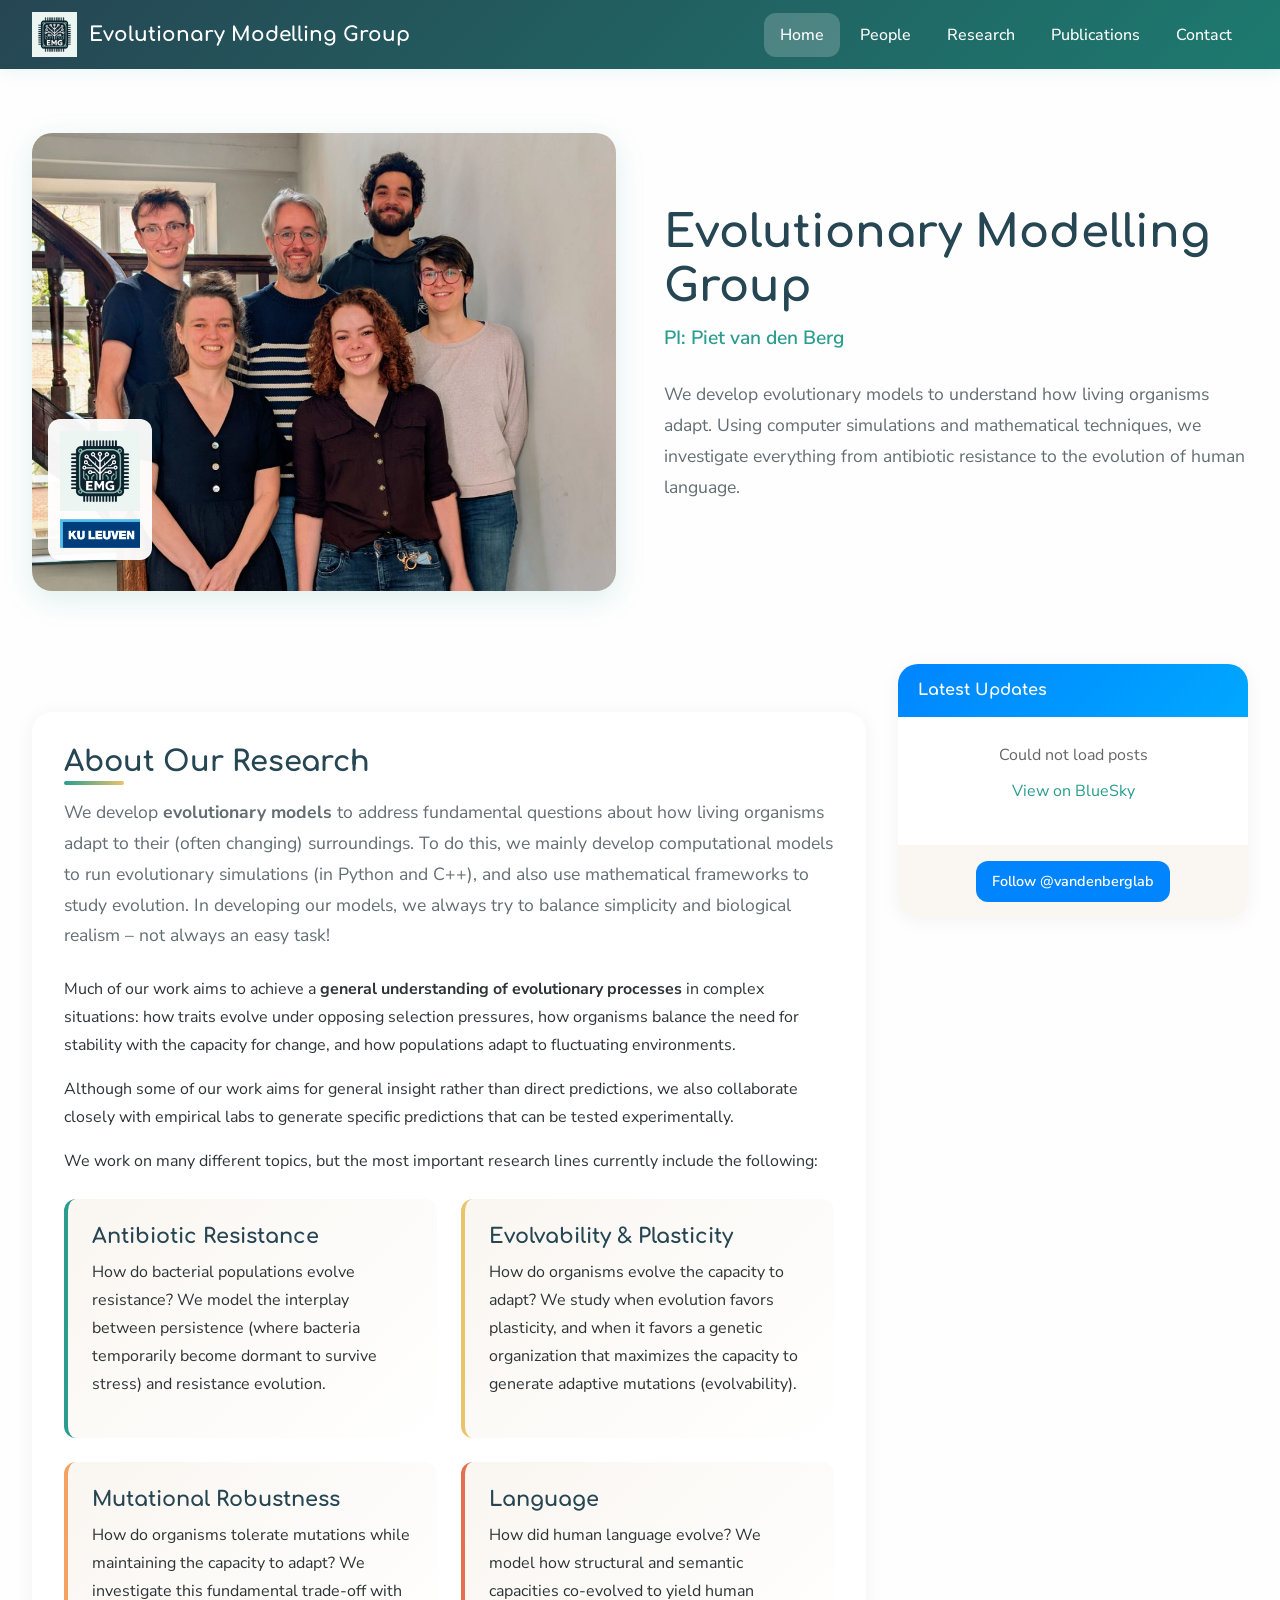
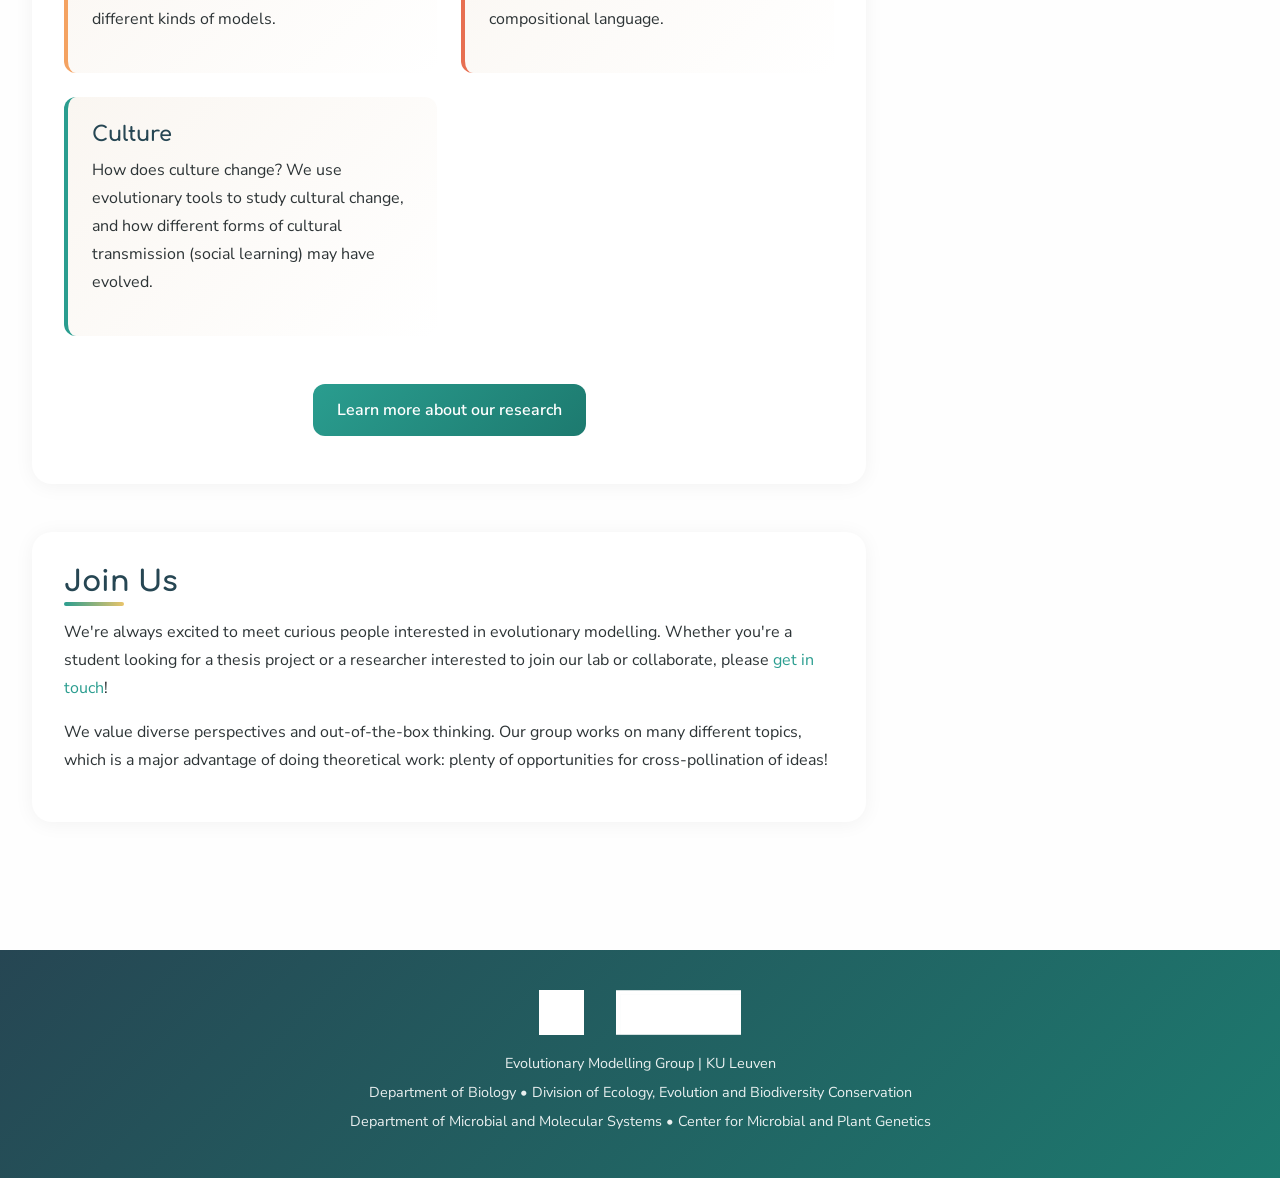
==== index.html @ 0474cba8 "Update site" ====
<!DOCTYPE html>
<html lang="en">
<head>
    <meta charset="UTF-8">
    <meta name="viewport" content="width=device-width, initial-scale=1.0">
    <meta name="description" content="Evolutionary Modelling Group at KU Leuven - Research on antibiotic resistance evolution, evolvability, plasticity, mutational robustness, language evolution, and cultural evolution using computational and mathematical models.">
    <meta name="keywords" content="evolutionary biology, computational biology, evolutionary modelling, antibiotic resistance, evolvability, plasticity, mutational robustness, language evolution, cultural evolution, KU Leuven, Piet van den Berg, theoretical biology, gene regulatory networks, simulation models">
    <meta name="author" content="Evolutionary Modelling Group, KU Leuven">
    <meta name="robots" content="index, follow">

    <!-- Open Graph / Facebook -->
    <meta property="og:type" content="website">
    <meta property="og:title" content="Evolutionary Modelling Group | KU Leuven">
    <meta property="og:description" content="We develop evolutionary models to understand how living organisms adapt - from antibiotic resistance to human language evolution.">
    <meta property="og:image" content="images/group-photo.jpg">
    <meta property="og:site_name" content="Evolutionary Modelling Group">

    <!-- Twitter Card -->
    <meta name="twitter:card" content="summary_large_image">
    <meta name="twitter:title" content="Evolutionary Modelling Group | KU Leuven">
    <meta name="twitter:description" content="We develop evolutionary models to understand how living organisms adapt - from antibiotic resistance to human language evolution.">
    <meta name="twitter:image" content="images/group-photo.jpg">

    <title>Evolutionary Modelling Group | KU Leuven</title>
    <link rel="stylesheet" href="css/style.css">
    <link rel="icon" type="image/png" href="images/emg-logo.png">

    <!-- Structured Data -->
    <script type="application/ld+json">
    {
        "@context": "https://schema.org",
        "@type": "ResearchOrganization",
        "name": "Evolutionary Modelling Group",
        "alternateName": "EMG",
        "description": "Research group at KU Leuven developing evolutionary models to understand antibiotic resistance, evolvability, plasticity, mutational robustness, language evolution, and cultural evolution.",
        "url": "https://www.evolutionarymodelling.be",
        "logo": "images/emg-logo.png",
        "address": {
            "@type": "PostalAddress",
            "streetAddress": "Naamsestraat 59",
            "addressLocality": "Leuven",
            "postalCode": "3000",
            "addressCountry": "BE"
        },
        "parentOrganization": {
            "@type": "CollegeOrUniversity",
            "name": "KU Leuven",
            "url": "https://www.kuleuven.be"
        },
        "founder": {
            "@type": "Person",
            "name": "Piet van den Berg",
            "jobTitle": "Principal Investigator",
            "affiliation": "KU Leuven"
        },
        "knowsAbout": [
            "Evolutionary Biology",
            "Computational Biology",
            "Antibiotic Resistance",
            "Evolvability",
            "Plasticity",
            "Mutational Robustness",
            "Language Evolution",
            "Cultural Evolution",
            "Gene Regulatory Networks",
            "Theoretical Biology"
        ]
    }
    </script>
</head>
<body>
    <header>
        <div class="header-container">
            <div class="logo-section">
                <img src="images/emg-logo.png" alt="EMG Logo">
                <span class="site-title"><a href="index.html">Evolutionary Modelling Group</a></span>
            </div>
            <button class="menu-toggle" aria-label="Toggle menu">
                <span></span>
                <span></span>
                <span></span>
            </button>
            <nav>
                <ul>
                    <li><a href="index.html" class="active">Home</a></li>
                    <li><a href="people.html">People</a></li>
                    <li><a href="research.html">Research</a></li>
                    <li><a href="publications.html">Publications</a></li>
                    <li><a href="contact.html">Contact</a></li>
                </ul>
            </nav>
        </div>
    </header>

    <main>
        <!-- New Hero Section: Photo left, text right -->
        <div class="hero-wrapper">
            <div class="hero-image">
                <img src="images/group-photo.jpg" alt="The Evolutionary Modelling Group team" class="group-photo">
                <div class="hero-logos">
                    <img src="images/emg-logo.png" alt="EMG">
                    <img src="images/ku-leuven-logo.png" alt="KU Leuven">
                </div>
            </div>
            <div class="hero-content">
                <h1>Evolutionary Modelling Group</h1>
                <p class="subtitle">PI: Piet van den Berg</p>
                <p class="hero-intro">
                    We develop evolutionary models to understand how living organisms adapt. Using computer simulations and mathematical techniques, we investigate everything from antibiotic resistance to the evolution of human language.
                </p>
            </div>
        </div>

        <!-- Main content with BlueSky sidebar -->
        <div class="home-main-content">
            <div class="main-column">
                <section class="section">
                    <h2>About Our Research</h2>
                    <p class="section-intro">
                        We develop <strong>evolutionary models</strong> to address fundamental questions about how living organisms adapt to their (often changing) surroundings. To do this, we mainly develop computational models to run evolutionary simulations (in Python and C++), and also use mathematical frameworks to study evolution. In developing our models, we always try to balance simplicity and biological realism – not always an easy task!
                    </p>
                    <p>
                        Much of our work aims to achieve a <strong>general understanding of evolutionary processes</strong> in complex situations: how traits evolve under opposing selection pressures, how organisms balance the need for stability with the capacity for change, and how populations adapt to fluctuating environments.
                    </p>
                    <p>
                        Although some of our work aims for general insight rather than direct predictions, we also collaborate closely with empirical labs to generate specific predictions that can be tested experimentally.
                    </p>
                    <p>
                        We work on many different topics, but the most important research lines currently include the following:
                    </p>

                    <div class="topics-grid">
                        <div class="topic-card">
                            <h3>Antibiotic Resistance</h3>
                            <p>How do bacterial populations evolve resistance? We model the interplay between persistence (where bacteria temporarily become dormant to survive stress) and resistance evolution.</p>
                        </div>
                        <div class="topic-card">
                            <h3>Evolvability & Plasticity</h3>
                            <p>How do organisms evolve the capacity to adapt? We study when evolution favors plasticity, and when it favors a genetic organization that maximizes the capacity to generate adaptive mutations (evolvability).</p>
                        </div>
                        <div class="topic-card">
                            <h3>Mutational Robustness</h3>
                            <p>How do organisms tolerate mutations while maintaining the capacity to adapt? We investigate this fundamental trade-off with different kinds of models.</p>
                        </div>
                        <div class="topic-card">
                            <h3>Language</h3>
                            <p>How did human language evolve? We model how structural and semantic capacities co-evolved to yield human compositional language.</p>
                        </div>
                        <div class="topic-card">
                            <h3>Culture</h3>
                            <p>How does culture change? We use evolutionary tools to study cultural change, and how different forms of cultural transmission (social learning) may have evolved.</p>
                        </div>
                    </div>

                    <p style="margin-top: 2rem; text-align: center;">
                        <a href="research.html" class="scholar-link">Learn more about our research</a>
                    </p>
                </section>

                <section class="section">
                    <h2>Join Us</h2>
                    <p>
                        We're always excited to meet curious people interested in evolutionary modelling. Whether you're a student looking for a thesis project or a researcher interested to join our lab or collaborate, please <a href="contact.html">get in touch</a>!
                    </p>
                    <p>
                        We value diverse perspectives and out-of-the-box thinking. Our group works on many different topics, which is a major advantage of doing theoretical work: plenty of opportunities for cross-pollination of ideas!
                    </p>
                </section>
            </div>

            <!-- BlueSky Sidebar -->
            <aside class="bluesky-sidebar">
                <div class="bluesky-sidebar-card">
                    <div class="bluesky-sidebar-header">
                        <h3>Latest Updates</h3>
                    </div>
                    <div id="bluesky-posts" class="bluesky-posts">
                        <div style="padding: 2rem; text-align: center; color: #666;">
                            Loading posts...
                        </div>
                    </div>
                    <div class="bluesky-sidebar-footer">
                        <a href="https://bsky.app/profile/vandenberglab.bsky.social" target="_blank" rel="noopener" class="bluesky-follow-btn">
                            Follow @vandenberglab
                        </a>
                    </div>
                </div>
            </aside>
        </div>
    </main>

    <footer>
        <div class="footer-logos">
            <img src="images/emg-logo.png" alt="EMG">
            <img src="images/ku-leuven-logo.png" alt="KU Leuven">
        </div>
        <p>Evolutionary Modelling Group | KU Leuven</p>
        <p>Department of Biology &bull; Division of Ecology, Evolution and Biodiversity Conservation</p>
        <p>Department of Microbial and Molecular Systems &bull; Center for Microbial and Plant Genetics</p>
    </footer>

    <script>
        // BlueSky feed integration with images
        async function loadBlueSkyFeed() {
            const container = document.getElementById('bluesky-posts');
            const handle = 'vandenberglab.bsky.social';

            try {
                // First resolve the DID
                const didResponse = await fetch(`https://bsky.social/xrpc/com.atproto.identity.resolveHandle?handle=${handle}`);
                if (!didResponse.ok) throw new Error('Could not resolve handle');
                const didData = await didResponse.json();
                const did = didData.did;

                // Then fetch the feed
                const feedResponse = await fetch(`https://public.api.bsky.app/xrpc/app.bsky.feed.getAuthorFeed?actor=${did}&limit=5`);
                if (!feedResponse.ok) throw new Error('Could not fetch feed');
                const feedData = await feedResponse.json();

                if (feedData.feed && feedData.feed.length > 0) {
                    let html = '';
                    feedData.feed.forEach(item => {
                        const post = item.post;
                        const text = post.record.text || '';
                        const date = new Date(post.record.createdAt).toLocaleDateString('en-GB', {
                            year: 'numeric',
                            month: 'short',
                            day: 'numeric'
                        });
                        const uri = post.uri.split('/').pop();
                        const postUrl = `https://bsky.app/profile/${handle}/post/${uri}`;

                        // Check for embedded images
                        let imagesHtml = '';
                        if (post.embed && post.embed.images) {
                            imagesHtml = '<div class="bluesky-post-images">';
                            post.embed.images.forEach(img => {
                                const thumbUrl = img.thumb || img.fullsize;
                                const fullUrl = img.fullsize || img.thumb;
                                if (thumbUrl) {
                                    imagesHtml += `<a href="${fullUrl}" target="_blank" rel="noopener"><img src="${thumbUrl}" alt="${escapeHtml(img.alt || 'Image')}" loading="lazy"></a>`;
                                }
                            });
                            imagesHtml += '</div>';
                        }

                        // Check for external embed (link cards)
                        if (post.embed && post.embed.external && post.embed.external.thumb) {
                            imagesHtml = '<div class="bluesky-post-images">';
                            imagesHtml += `<a href="${post.embed.external.uri}" target="_blank" rel="noopener"><img src="${post.embed.external.thumb}" alt="${escapeHtml(post.embed.external.title || 'Link preview')}" loading="lazy"></a>`;
                            imagesHtml += '</div>';
                        }

                        html += `
                            <div class="bluesky-post">
                                <div class="bluesky-post-text">${escapeHtml(text)}</div>
                                ${imagesHtml}
                                <div class="bluesky-post-date">
                                    <a href="${postUrl}" target="_blank" rel="noopener">${date}</a>
                                </div>
                            </div>
                        `;
                    });
                    container.innerHTML = html;
                } else {
                    container.innerHTML = '<div style="padding: 1rem; text-align: center; color: #666;">No recent posts found.</div>';
                }
            } catch (error) {
                console.error('Error loading BlueSky feed:', error);
                container.innerHTML = `
                    <div style="padding: 1.5rem; text-align: center;">
                        <p style="color: #666; margin-bottom: 0.5rem;">Could not load posts</p>
                        <p><a href="https://bsky.app/profile/vandenberglab.bsky.social" target="_blank" rel="noopener">View on BlueSky</a></p>
                    </div>
                `;
            }
        }

        function escapeHtml(text) {
            const div = document.createElement('div');
            div.textContent = text;
            return div.innerHTML;
        }

        // Load feed when page loads
        document.addEventListener('DOMContentLoaded', loadBlueSkyFeed);

        // Hamburger menu toggle
        document.querySelector('.menu-toggle').addEventListener('click', function() {
            this.classList.toggle('active');
            document.querySelector('nav').classList.toggle('active');
        });
    </script>
</body>
</html>
---- css/style.css ----
/* Evolutionary Modelling Group - Main Stylesheet */
/* Design: Friendly, inclusive, curious, brainy, warm */

@import url('https://fonts.googleapis.com/css2?family=Comfortaa:wght@500;600;700&family=Nunito+Sans:wght@400;500;600;700&display=swap');

:root {
    --primary-color: #2a9d8f;      /* Warm teal */
    --primary-light: #40c9a2;
    --primary-dark: #1d7a6f;
    --secondary-color: #264653;    /* Deep blue-green */
    --accent-color: #e9c46a;       /* Warm gold */
    --accent-warm: #f4a261;        /* Warm orange */
    --accent-coral: #e76f51;       /* Coral for highlights */
    --text-color: #2d3436;
    --text-light: #636e72;
    --bg-color: #fefefe;
    --bg-warm: #fdf8f3;
    --bg-cream: #faf6f1;
    --white: #fff;
    --border-radius: 12px;
    --border-radius-lg: 20px;
    --shadow: 0 4px 15px rgba(42, 157, 143, 0.08);
    --shadow-hover: 0 8px 30px rgba(42, 157, 143, 0.15);
    --shadow-soft: 0 2px 20px rgba(0,0,0,0.05);
}

* {
    margin: 0;
    padding: 0;
    box-sizing: border-box;
}

html {
    scroll-behavior: smooth;
}

body {
    font-family: 'Nunito Sans', -apple-system, BlinkMacSystemFont, sans-serif;
    line-height: 1.75;
    color: var(--text-color);
    background-color: var(--bg-color);
}

/* Typography */
h1, h2, h3, h4 {
    font-family: 'Comfortaa', 'Nunito Sans', sans-serif;
    font-weight: 700;
    line-height: 1.3;
    color: var(--secondary-color);
}

h1 {
    font-size: 2.5rem;
    margin-bottom: 0.5rem;
}

h2 {
    font-size: 1.8rem;
    margin-bottom: 1rem;
    position: relative;
    display: inline-block;
}

h2::after {
    content: '';
    position: absolute;
    bottom: -4px;
    left: 0;
    width: 60px;
    height: 4px;
    background: linear-gradient(90deg, var(--primary-color), var(--accent-color));
    border-radius: 2px;
}

h3 {
    font-size: 1.3rem;
    margin-bottom: 0.75rem;
    color: var(--primary-dark);
}

p {
    margin-bottom: 1rem;
}

a {
    color: var(--primary-color);
    text-decoration: none;
    transition: color 0.2s ease;
}

a:hover {
    color: var(--primary-dark);
    text-decoration: underline;
}

/* Header & Navigation */
header {
    background: linear-gradient(135deg, var(--secondary-color) 0%, var(--primary-dark) 100%);
    color: var(--white);
    padding: 0.75rem 0;
    position: sticky;
    top: 0;
    z-index: 1000;
    box-shadow: var(--shadow);
}

.header-container {
    max-width: 1400px;
    margin: 0 auto;
    padding: 0 2rem;
    display: flex;
    justify-content: space-between;
    align-items: center;
    flex-wrap: wrap;
    gap: 1rem;
}

.logo-section {
    display: flex;
    align-items: center;
    gap: 0.75rem;
}

.logo-section img {
    height: 45px;
    width: auto;
}

.site-title {
    font-family: 'Comfortaa', sans-serif;
    font-size: 1.25rem;
    font-weight: 700;
    color: var(--white);
    white-space: nowrap;
}

.site-title a {
    color: var(--white);
    text-decoration: none;
}

.site-title a:hover {
    text-decoration: none;
    opacity: 0.9;
}

/* Hamburger menu button */
.menu-toggle {
    display: none;
    background: none;
    border: none;
    cursor: pointer;
    padding: 0.5rem;
    z-index: 1001;
}

.menu-toggle span {
    display: block;
    width: 25px;
    height: 3px;
    background: var(--white);
    margin: 5px 0;
    border-radius: 2px;
    transition: all 0.3s ease;
}

.menu-toggle.active span:nth-child(1) {
    transform: rotate(45deg) translate(5px, 5px);
}

.menu-toggle.active span:nth-child(2) {
    opacity: 0;
}

.menu-toggle.active span:nth-child(3) {
    transform: rotate(-45deg) translate(7px, -6px);
}

nav ul {
    list-style: none;
    display: flex;
    gap: 0.25rem;
    flex-wrap: wrap;
}

nav a {
    color: var(--white);
    padding: 0.5rem 1rem;
    border-radius: var(--border-radius);
    transition: all 0.2s ease;
    display: block;
    font-weight: 500;
}

nav a:hover, nav a.active {
    background-color: rgba(255,255,255,0.2);
    text-decoration: none;
}

/* Main content */
main {
    max-width: 1400px;
    margin: 0 auto;
    padding: 2rem;
    min-height: calc(100vh - 200px);
}

/* Hero section (homepage) - NEW DESIGN */
.hero-wrapper {
    display: grid;
    grid-template-columns: 1fr 1fr;
    gap: 3rem;
    align-items: center;
    padding: 2rem 0;
    margin-bottom: 2rem;
}

.hero-image {
    position: relative;
}

.hero-image .group-photo {
    width: 100%;
    border-radius: var(--border-radius-lg);
    box-shadow: var(--shadow-hover);
}

.hero-image .hero-logos {
    position: absolute;
    bottom: 1rem;
    left: 1rem;
    display: flex;
    flex-direction: column;
    align-items: flex-start;
    gap: 0.5rem;
    background: rgba(255,255,255,0.95);
    padding: 0.75rem;
    border-radius: var(--border-radius);
    box-shadow: var(--shadow);
}

.hero-image .hero-logos img {
    width: 80px;
    height: auto;
}

.hero-content {
    padding: 1rem 0;
}

.hero-content h1 {
    font-size: 2.8rem;
    color: var(--secondary-color);
    margin-bottom: 0.5rem;
    line-height: 1.2;
}

.hero-content .subtitle {
    font-size: 1.2rem;
    color: var(--primary-color);
    font-weight: 600;
    margin-bottom: 1.5rem;
}

.hero-content .hero-intro {
    font-size: 1.1rem;
    color: var(--text-light);
    margin-bottom: 1.5rem;
}

.hero-content .hero-tagline {
    font-size: 1rem;
    padding: 1rem 1.25rem;
    background: linear-gradient(135deg, var(--bg-cream) 0%, var(--bg-warm) 100%);
    border-left: 4px solid var(--accent-color);
    border-radius: 0 var(--border-radius) var(--border-radius) 0;
    color: var(--text-color);
    font-style: italic;
}

/* OLD hero styles (kept for fallback) */
.hero {
    text-align: center;
    padding: 3rem 0;
    background: var(--bg-warm);
    margin: -2rem -2rem 2rem -2rem;
    padding: 3rem 2rem;
}

.hero-logos {
    display: flex;
    justify-content: center;
    align-items: center;
    gap: 2rem;
    margin-bottom: 1.5rem;
    flex-wrap: wrap;
}

.hero-logos img {
    height: 80px;
    width: auto;
}

.hero h1 {
    font-size: 2.8rem;
    color: var(--secondary-color);
    margin-bottom: 0.25rem;
}

.hero .subtitle {
    font-size: 1.3rem;
    color: var(--text-light);
    font-weight: 400;
}

/* Group photo */
.group-photo-container {
    margin: 2rem 0;
    text-align: center;
}

.group-photo {
    max-width: 100%;
    width: 800px;
    border-radius: var(--border-radius);
    box-shadow: var(--shadow);
}

/* Content sections */
.section {
    margin: 3rem 0;
    padding: 2rem;
    background: var(--white);
    border-radius: var(--border-radius-lg);
    box-shadow: var(--shadow-soft);
}

.section-intro {
    font-size: 1.1rem;
    color: var(--text-light);
    margin-bottom: 1.5rem;
}

/* Research topics cards */
.topics-grid {
    display: grid;
    grid-template-columns: repeat(auto-fit, minmax(280px, 1fr));
    gap: 1.5rem;
    margin-top: 1.5rem;
}

.topic-card {
    background: linear-gradient(135deg, var(--bg-cream) 0%, var(--white) 100%);
    padding: 1.5rem;
    border-radius: var(--border-radius);
    border-left: 4px solid var(--primary-color);
    transition: transform 0.2s ease, box-shadow 0.2s ease;
}

.topic-card:hover {
    transform: translateY(-3px);
    box-shadow: var(--shadow-hover);
}

.topic-card:nth-child(2) {
    border-left-color: var(--accent-color);
}

.topic-card:nth-child(3) {
    border-left-color: var(--accent-warm);
}

.topic-card:nth-child(4) {
    border-left-color: var(--accent-coral);
}

.topic-card h3 {
    color: var(--secondary-color);
    margin-bottom: 0.5rem;
}

/* Homepage layout with sidebar */
.home-main-content {
    display: grid;
    grid-template-columns: 1fr 350px;
    gap: 2rem;
    align-items: start;
}

.home-main-content .main-column {
    min-width: 0;
}

/* BlueSky sidebar */
.bluesky-sidebar {
    position: sticky;
    top: 100px;
}

.bluesky-sidebar-card {
    background: var(--white);
    border-radius: var(--border-radius-lg);
    box-shadow: var(--shadow-soft);
    overflow: hidden;
}

.bluesky-sidebar-header {
    background: linear-gradient(135deg, #0085ff 0%, #00a8ff 100%);
    color: white;
    padding: 1rem 1.25rem;
}

.bluesky-sidebar-header h3 {
    color: white;
    margin: 0;
    font-size: 1rem;
}

.bluesky-posts {
    max-height: 600px;
    overflow-y: auto;
}

.bluesky-post {
    padding: 1rem 1.25rem;
    border-bottom: 1px solid #f0f0f0;
}

.bluesky-post:last-child {
    border-bottom: none;
}

.bluesky-post-text {
    font-size: 0.95rem;
    line-height: 1.5;
    margin-bottom: 0.75rem;
}

.bluesky-post-images {
    display: grid;
    grid-template-columns: repeat(auto-fit, minmax(100px, 1fr));
    gap: 0.5rem;
    margin-bottom: 0.75rem;
}

.bluesky-post-images img {
    width: 100%;
    border-radius: 8px;
    cursor: pointer;
    transition: opacity 0.2s;
}

.bluesky-post-images img:hover {
    opacity: 0.9;
}

.bluesky-post-date {
    font-size: 0.8rem;
    color: var(--text-light);
}

.bluesky-post-date a {
    color: var(--text-light);
}

.bluesky-post-date a:hover {
    color: var(--primary-color);
}

.bluesky-sidebar-footer {
    padding: 1rem 1.25rem;
    background: var(--bg-cream);
    text-align: center;
}

.bluesky-follow-btn {
    display: inline-flex;
    align-items: center;
    gap: 0.5rem;
    background: #0085ff;
    color: white;
    padding: 0.5rem 1rem;
    border-radius: var(--border-radius);
    font-weight: 600;
    font-size: 0.9rem;
    transition: background 0.2s;
}

.bluesky-follow-btn:hover {
    background: #0070dd;
    color: white;
    text-decoration: none;
}

/* People page */
.people-grid {
    display: grid;
    gap: 2rem;
}

.person-card {
    display: grid;
    grid-template-columns: 200px 1fr;
    gap: 2rem;
    padding: 2rem;
    background: var(--white);
    border-radius: var(--border-radius-lg);
    box-shadow: var(--shadow-soft);
    transition: box-shadow 0.2s ease;
}

.person-card:hover {
    box-shadow: var(--shadow-hover);
}

.person-card.pi {
    border: 2px solid var(--primary-color);
    background: linear-gradient(135deg, var(--white) 0%, var(--bg-cream) 100%);
}

.person-photo {
    width: 200px;
    height: 200px;
    border-radius: var(--border-radius);
    object-fit: cover;
    box-shadow: var(--shadow);
}

.person-info h3 {
    font-size: 1.5rem;
    color: var(--secondary-color);
    margin-bottom: 0.25rem;
}

.person-role {
    color: var(--primary-color);
    font-weight: 600;
    margin-bottom: 1rem;
}

.person-research {
    margin-bottom: 1rem;
}

.person-interests {
    font-size: 0.95rem;
    color: var(--text-light);
}

.person-social {
    margin-top: 1rem;
    display: flex;
    gap: 1rem;
}

.person-social a {
    color: var(--primary-color);
    font-size: 0.9rem;
    font-weight: 600;
}

/* Publications page */
.publications-intro {
    margin-bottom: 2rem;
    padding: 1.5rem;
    background: var(--bg-warm);
    border-radius: var(--border-radius);
}

.publication-list {
    list-style: none;
}

.publication-item {
    padding: 1.5rem;
    margin-bottom: 1rem;
    background: var(--white);
    border-radius: var(--border-radius);
    box-shadow: var(--shadow-soft);
    border-left: 4px solid var(--primary-color);
}

.publication-title {
    font-weight: 600;
    color: var(--secondary-color);
    margin-bottom: 0.5rem;
}

.publication-authors {
    font-size: 0.95rem;
    color: var(--text-light);
    margin-bottom: 0.25rem;
}

.publication-venue {
    font-style: italic;
    color: var(--text-light);
    font-size: 0.9rem;
}

.publication-year {
    display: inline-block;
    background: var(--primary-color);
    color: var(--white);
    padding: 0.2rem 0.6rem;
    border-radius: 6px;
    font-size: 0.85rem;
    margin-top: 0.5rem;
}

.loading {
    text-align: center;
    padding: 2rem;
    color: var(--text-light);
}

.scholar-link {
    display: inline-block;
    margin-top: 1rem;
    padding: 0.75rem 1.5rem;
    background: linear-gradient(135deg, var(--primary-color) 0%, var(--primary-dark) 100%);
    color: var(--white);
    border-radius: var(--border-radius);
    font-weight: 600;
    transition: transform 0.2s ease, box-shadow 0.2s ease;
}

.scholar-link:hover {
    transform: translateY(-2px);
    box-shadow: var(--shadow-hover);
    color: var(--white);
    text-decoration: none;
}

/* Contact page */
.contact-grid {
    display: grid;
    grid-template-columns: 1fr 1fr;
    gap: 2rem;
}

.contact-form {
    background: var(--white);
    padding: 2rem;
    border-radius: var(--border-radius-lg);
    box-shadow: var(--shadow-soft);
}

.form-group {
    margin-bottom: 1.5rem;
}

.form-group label {
    display: block;
    margin-bottom: 0.5rem;
    font-weight: 600;
    color: var(--secondary-color);
}

.form-group input,
.form-group textarea {
    width: 100%;
    padding: 0.85rem 1rem;
    border: 2px solid #e0e0e0;
    border-radius: var(--border-radius);
    font-family: inherit;
    font-size: 1rem;
    transition: border-color 0.2s ease, box-shadow 0.2s ease;
}

.form-group input:focus,
.form-group textarea:focus {
    outline: none;
    border-color: var(--primary-color);
    box-shadow: 0 0 0 3px rgba(42, 157, 143, 0.1);
}

.form-group textarea {
    min-height: 150px;
    resize: vertical;
}

.submit-btn {
    background: linear-gradient(135deg, var(--primary-color) 0%, var(--primary-dark) 100%);
    color: var(--white);
    padding: 0.85rem 2rem;
    border: none;
    border-radius: var(--border-radius);
    font-size: 1rem;
    font-weight: 600;
    cursor: pointer;
    transition: transform 0.2s ease, box-shadow 0.2s ease;
}

.submit-btn:hover {
    transform: translateY(-2px);
    box-shadow: var(--shadow-hover);
}

.contact-info {
    background: linear-gradient(135deg, var(--bg-cream) 0%, var(--bg-warm) 100%);
    padding: 2rem;
    border-radius: var(--border-radius-lg);
}

.contact-info h3 {
    margin-bottom: 1rem;
}

.contact-detail {
    margin-bottom: 1.5rem;
}

.contact-detail h4 {
    font-size: 1rem;
    color: var(--primary-dark);
    margin-bottom: 0.25rem;
}

/* BlueSky feed embed (old style, kept for backward compat) */
.bluesky-feed {
    margin-top: 2rem;
}

.bluesky-feed h3 {
    margin-bottom: 1rem;
}

.bluesky-embed {
    background: var(--white);
    border-radius: var(--border-radius);
    padding: 1rem;
    max-height: 400px;
    overflow-y: auto;
}

/* Footer */
footer {
    background: linear-gradient(135deg, var(--secondary-color) 0%, var(--primary-dark) 100%);
    color: var(--white);
    text-align: center;
    padding: 2.5rem 2rem;
    margin-top: 3rem;
}

.footer-logos {
    display: flex;
    justify-content: center;
    align-items: center;
    gap: 2rem;
    margin-bottom: 1rem;
}

.footer-logos img {
    height: 45px;
    width: auto;
    filter: brightness(0) invert(1);
}

footer p {
    margin: 0.25rem 0;
    opacity: 0.9;
    font-size: 0.9rem;
}

/* Responsive design */
@media (max-width: 1024px) {
    .home-main-content {
        grid-template-columns: 1fr;
    }

    .bluesky-sidebar {
        position: static;
    }

    .bluesky-posts {
        max-height: 400px;
    }
}

@media (max-width: 768px) {
    .header-container {
        flex-direction: row;
        justify-content: space-between;
        flex-wrap: nowrap;
    }

    .logo-section {
        flex: 1;
        min-width: 0;
    }

    .site-title {
        font-size: 1rem;
        white-space: nowrap;
        overflow: hidden;
        text-overflow: ellipsis;
    }

    .logo-section img {
        height: 35px;
    }

    .menu-toggle {
        display: block;
    }

    nav {
        position: absolute;
        top: 100%;
        left: 0;
        right: 0;
        background: var(--secondary-color);
        max-height: 0;
        overflow: hidden;
        transition: max-height 0.3s ease;
    }

    nav.active {
        max-height: 300px;
    }

    nav ul {
        flex-direction: column;
        padding: 1rem;
        gap: 0.5rem;
    }

    nav a {
        text-align: center;
        padding: 0.75rem 1rem;
    }

    .hero-wrapper {
        grid-template-columns: 1fr;
        gap: 1.5rem;
    }

    .hero-content {
        order: -1;
        text-align: center;
    }

    .hero-content h1 {
        font-size: 2rem;
    }

    .hero-content .hero-tagline {
        border-left: none;
        border-top: 4px solid var(--accent-color);
        border-radius: 0 0 var(--border-radius) var(--border-radius);
    }

    /* Keep logos inside picture on mobile */
    .hero-image {
        position: relative;
    }

    .hero-image .hero-logos {
        position: absolute;
        bottom: 0.75rem;
        left: 0.75rem;
        margin-top: 0;
        flex-direction: column;
        align-items: flex-start;
    }

    .hero-image .hero-logos img {
        width: 60px;
    }

    .hero h1 {
        font-size: 2rem;
    }

    .person-card {
        grid-template-columns: 1fr;
        text-align: center;
    }

    .person-photo {
        margin: 0 auto;
    }

    .contact-grid {
        grid-template-columns: 1fr;
    }

    h1 {
        font-size: 2rem;
    }

    h2 {
        font-size: 1.5rem;
    }

    main {
        padding: 1rem;
    }

    .section {
        padding: 1.5rem;
    }
}

/* Print styles */
@media print {
    header, footer, nav, .bluesky-sidebar {
        display: none;
    }

    main {
        max-width: 100%;
    }

    .section {
        box-shadow: none;
        border: 1px solid #ddd;
    }
}
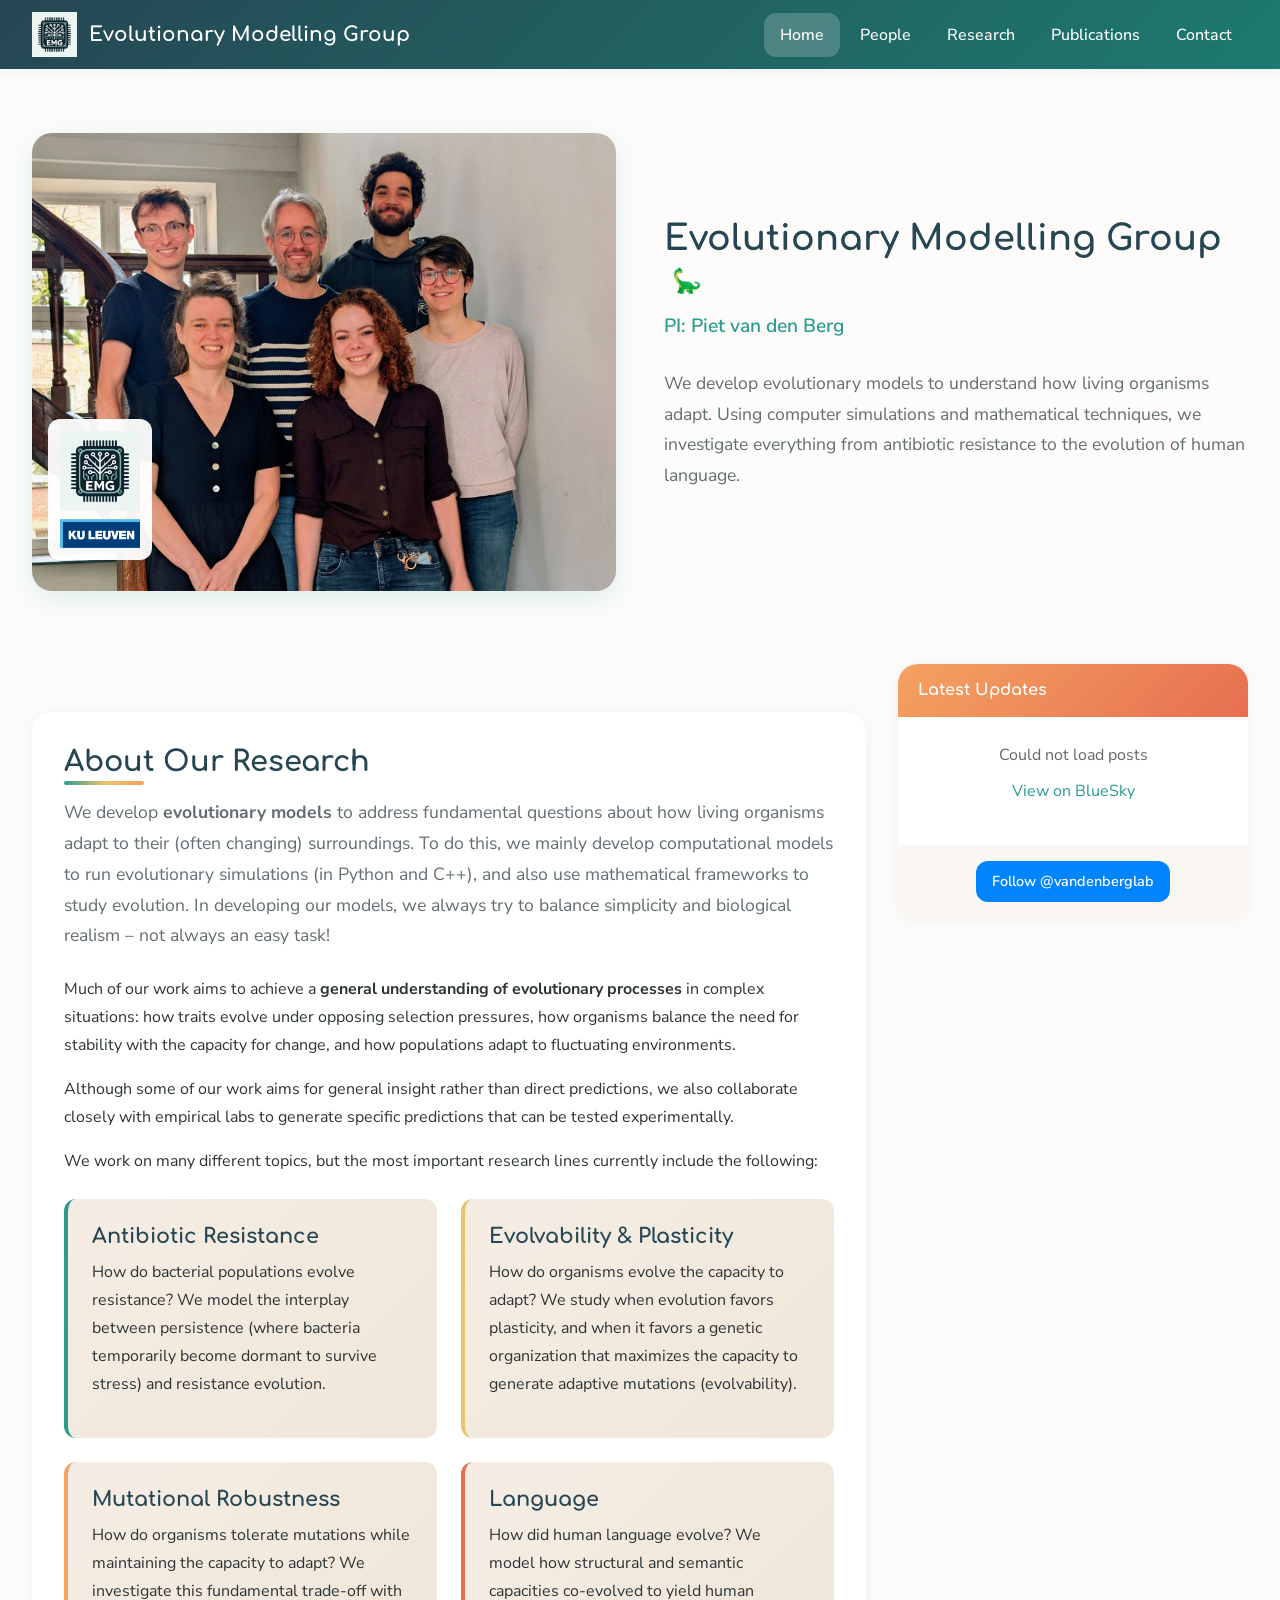
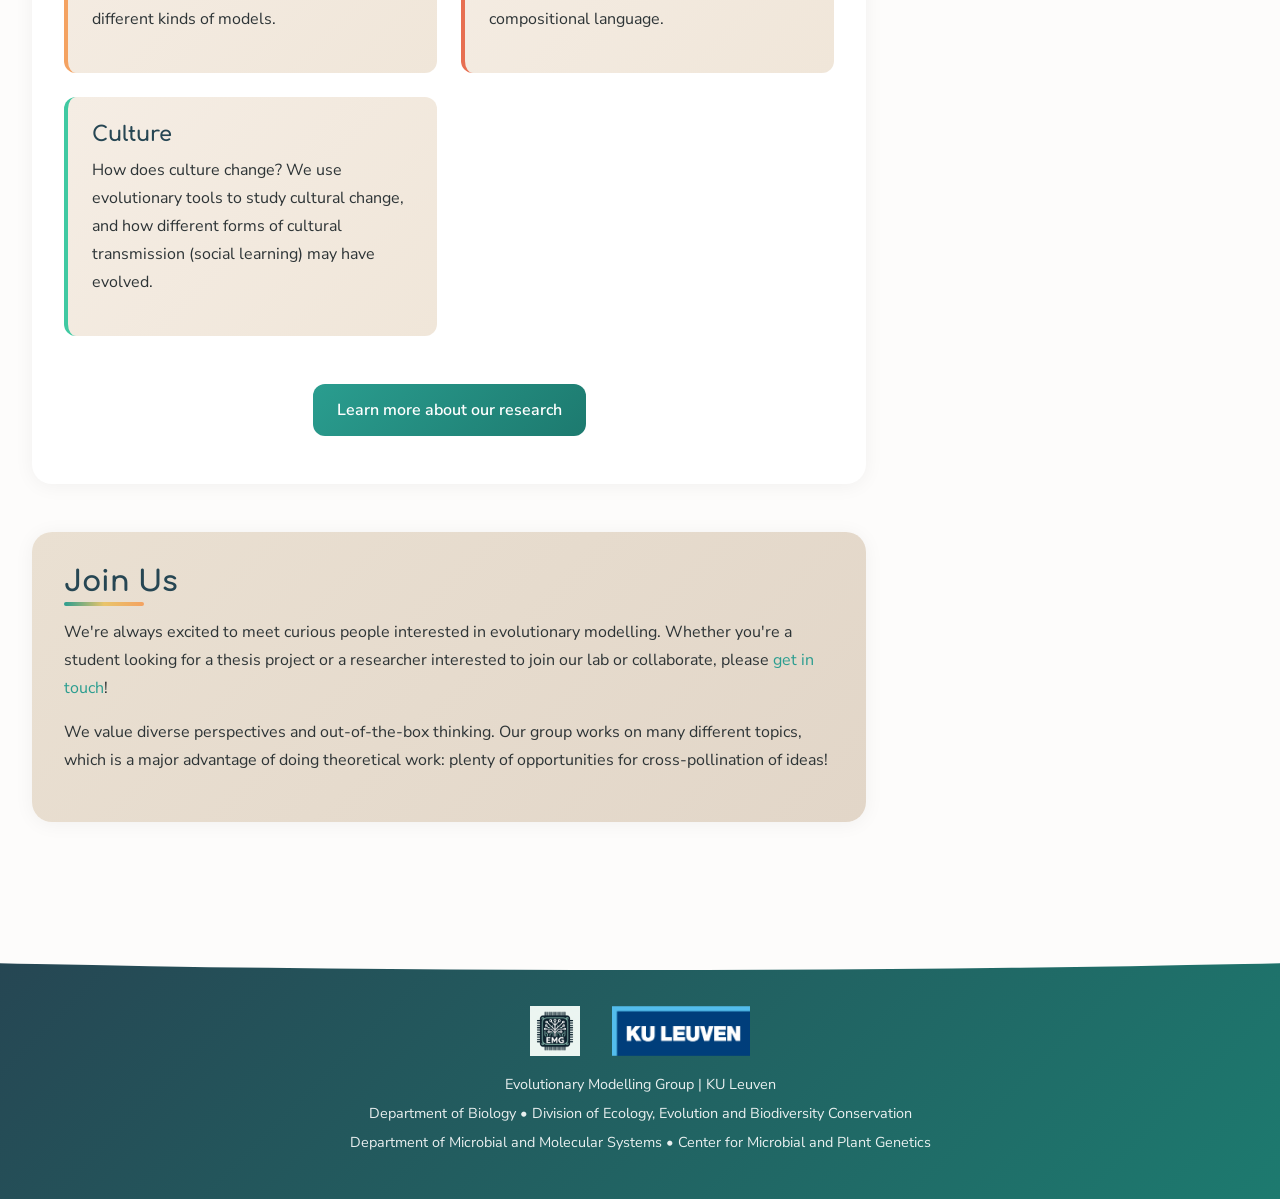
==== commit 2ff6ace2: "Finishing up, including prehistoric mode" ====
--- a/index.html
+++ b/index.html
@@ -67,6 +67,32 @@
         ]
     }
     </script>
+    <style>
+        /* Dinosaur Easter Egg */
+        .dino-easter-egg {
+            display: inline-block;
+            font-size: 1.5rem;
+            cursor: pointer;
+            transition: transform 0.2s;
+            margin-left: 0.5rem;
+            vertical-align: middle;
+        }
+        .dino-easter-egg:hover {
+            transform: scale(1.2);
+        }
+    </style>
+    <link href="https://fonts.googleapis.com/css2?family=Press+Start+2P&display=swap" rel="stylesheet">
+    <script>
+    // Clear prehistoric mode on page refresh (but keep it during navigation)
+    if (performance.navigation && performance.navigation.type === 1) {
+        sessionStorage.removeItem('prehistoricMode');
+    } else if (performance.getEntriesByType && performance.getEntriesByType('navigation').length > 0) {
+        if (performance.getEntriesByType('navigation')[0].type === 'reload') {
+            sessionStorage.removeItem('prehistoricMode');
+        }
+    }
+    if(sessionStorage.getItem('prehistoricMode')==='true')document.documentElement.className='prehistoric-pending';
+</script>
 </head>
 <body>
     <header>
@@ -96,14 +122,15 @@
         <!-- New Hero Section: Photo left, text right -->
         <div class="hero-wrapper">
             <div class="hero-image">
-                <img src="images/group-photo.jpg" alt="The Evolutionary Modelling Group team" class="group-photo">
+                <img src="images/group-photo.jpg" alt="The Evolutionary Modelling Group team" class="group-photo group-photo-normal">
+                <img src="images/group-photo-prehistoric.png" alt="The Evolutionary Modelling Group team - Prehistoric Edition" class="group-photo group-photo-prehistoric">
                 <div class="hero-logos">
                     <img src="images/emg-logo.png" alt="EMG">
                     <img src="images/ku-leuven-logo.png" alt="KU Leuven">
                 </div>
             </div>
             <div class="hero-content">
-                <h1>Evolutionary Modelling Group</h1>
+                <h1>Evolutionary Modelling Group <span class="dino-easter-egg" id="dino-trigger" title="Click me!">🦕</span></h1>
                 <p class="subtitle">PI: Piet van den Berg</p>
                 <p class="hero-intro">
                     We develop evolutionary models to understand how living organisms adapt. Using computer simulations and mathematical techniques, we investigate everything from antibiotic resistance to the evolution of human language.
@@ -157,7 +184,7 @@
                     </p>
                 </section>
 
-                <section class="section">
+                <section class="section warm-section-dark">
                     <h2>Join Us</h2>
                     <p>
                         We're always excited to meet curious people interested in evolutionary modelling. Whether you're a student looking for a thesis project or a researcher interested to join our lab or collaborate, please <a href="contact.html">get in touch</a>!
@@ -290,6 +317,26 @@
             this.classList.toggle('active');
             document.querySelector('nav').classList.toggle('active');
         });
+
+        // Dinosaur Easter Egg - Toggle Prehistoric Theme!
+        const dinoTrigger = document.getElementById('dino-trigger');
+        if (dinoTrigger) {
+            dinoTrigger.addEventListener('click', function() {
+                document.body.classList.toggle('prehistoric');
+                if (document.body.classList.contains('prehistoric')) {
+                    this.textContent = '🦖';
+                    sessionStorage.setItem('prehistoricMode', 'true');
+                } else {
+                    this.textContent = '🦕';
+                    sessionStorage.removeItem('prehistoricMode');
+                }
+            });
+            // Check if prehistoric mode was enabled (survives navigation, not refresh)
+            if (sessionStorage.getItem('prehistoricMode') === 'true') {
+                document.body.classList.add('prehistoric');
+                dinoTrigger.textContent = '🦖';
+            }
+        }
     </script>
 </body>
 </html>
--- a/css/style.css
+++ b/css/style.css
@@ -38,7 +38,7 @@
     font-family: 'Nunito Sans', -apple-system, BlinkMacSystemFont, sans-serif;
     line-height: 1.75;
     color: var(--text-color);
-    background-color: var(--bg-color);
+    background-color: #fdfcfb;
 }
 
 /* Typography */
@@ -66,9 +66,9 @@
     position: absolute;
     bottom: -4px;
     left: 0;
-    width: 60px;
+    width: 80px;
     height: 4px;
-    background: linear-gradient(90deg, var(--primary-color), var(--accent-color));
+    background: linear-gradient(90deg, var(--primary-color), var(--accent-color), var(--accent-warm));
     border-radius: 2px;
 }
 
@@ -249,7 +249,7 @@
 }
 
 .hero-content h1 {
-    font-size: 2.8rem;
+    font-size: 2.2rem;
     color: var(--secondary-color);
     margin-bottom: 0.5rem;
     line-height: 1.2;
@@ -335,6 +335,16 @@
     box-shadow: var(--shadow-soft);
 }
 
+/* Warm themed sections (Join Us, Collaborations, etc.) */
+.section.warm-section {
+    background: linear-gradient(135deg, #f5ede4 0%, #f0e6d9 100%);
+}
+
+/* Darker warm sections for bottom cards */
+.section.warm-section-dark {
+    background: linear-gradient(135deg, #eae0d2 0%, #e2d6c8 100%);
+}
+
 .section-intro {
     font-size: 1.1rem;
     color: var(--text-light);
@@ -350,7 +360,7 @@
 }
 
 .topic-card {
-    background: linear-gradient(135deg, var(--bg-cream) 0%, var(--white) 100%);
+    background: linear-gradient(135deg, #f5ede4 0%, #f0e6d9 100%);
     padding: 1.5rem;
     border-radius: var(--border-radius);
     border-left: 4px solid var(--primary-color);
@@ -372,6 +382,10 @@
 
 .topic-card:nth-child(4) {
     border-left-color: var(--accent-coral);
+}
+
+.topic-card:nth-child(5) {
+    border-left-color: var(--primary-light);
 }
 
 .topic-card h3 {
@@ -405,7 +419,7 @@
 }
 
 .bluesky-sidebar-header {
-    background: linear-gradient(135deg, #0085ff 0%, #00a8ff 100%);
+    background: linear-gradient(135deg, var(--accent-warm) 0%, var(--accent-coral) 100%);
     color: white;
     padding: 1rem 1.25rem;
 }
@@ -515,7 +529,7 @@
 
 .person-card.pi {
     border: 2px solid var(--primary-color);
-    background: linear-gradient(135deg, var(--white) 0%, var(--bg-cream) 100%);
+    background: linear-gradient(135deg, var(--white) 0%, #f0f8f8 100%);
 }
 
 .person-photo {
@@ -578,6 +592,11 @@
     border-radius: var(--border-radius);
     box-shadow: var(--shadow-soft);
     border-left: 4px solid var(--primary-color);
+    transition: box-shadow 0.2s ease;
+}
+
+.publication-item:hover {
+    box-shadow: var(--shadow-hover);
 }
 
 .publication-title {
@@ -739,8 +758,22 @@
     background: linear-gradient(135deg, var(--secondary-color) 0%, var(--primary-dark) 100%);
     color: var(--white);
     text-align: center;
-    padding: 2.5rem 2rem;
+    padding: 3.5rem 2rem 2.5rem 2rem;
     margin-top: 3rem;
+    position: relative;
+    overflow: hidden;
+}
+
+footer::before {
+    content: '';
+    position: absolute;
+    top: -80px;
+    left: 50%;
+    transform: translateX(-50%);
+    width: 200%;
+    height: 100px;
+    background: #fdfcfb;
+    border-radius: 0 0 50% 50%;
 }
 
 .footer-logos {
@@ -752,9 +785,9 @@
 }
 
 .footer-logos img {
-    height: 45px;
+    height: 50px;
     width: auto;
-    filter: brightness(0) invert(1);
+    opacity: 1;
 }
 
 footer p {
@@ -791,10 +824,8 @@
     }
 
     .site-title {
-        font-size: 1rem;
+        font-size: 0.85rem;
         white-space: nowrap;
-        overflow: hidden;
-        text-overflow: ellipsis;
     }
 
     .logo-section img {
@@ -858,15 +889,19 @@
 
     .hero-image .hero-logos {
         position: absolute;
-        bottom: 0.75rem;
-        left: 0.75rem;
+        bottom: 0.5rem;
+        right: 0.5rem;
+        left: auto;
         margin-top: 0;
         flex-direction: column;
-        align-items: flex-start;
+        align-items: flex-end;
+        padding: 0.4rem;
+        gap: 0.3rem;
+        border-radius: 6px;
     }
 
     .hero-image .hero-logos img {
-        width: 60px;
+        width: 50px;
     }
 
     .hero h1 {
@@ -918,3 +953,370 @@
         border: 1px solid #ddd;
     }
 }
+
+/* ===== PREHISTORIC THEME - 90s Game Style! ===== */
+body.prehistoric {
+    background: #2d5016 !important;
+    font-family: 'Press Start 2P', 'Courier New', monospace !important;
+    image-rendering: pixelated;
+}
+body.prehistoric * {
+    font-family: 'Press Start 2P', 'Courier New', monospace !important;
+}
+body.prehistoric header {
+    background: linear-gradient(180deg, #8B4513 0%, #654321 100%) !important;
+    border-bottom: 4px solid #FFD700;
+    box-shadow: 0 4px 0 #3d2914;
+}
+body.prehistoric .site-title {
+    color: #FFD700 !important;
+    text-shadow: 2px 2px 0 #000;
+    font-size: 0.9rem !important;
+}
+body.prehistoric .site-title a {
+    color: #FFD700 !important;
+}
+body.prehistoric nav a {
+    color: #90EE90 !important;
+    text-shadow: 1px 1px 0 #000;
+    border: 2px solid transparent;
+}
+body.prehistoric nav a:hover,
+body.prehistoric nav a.active {
+    background: #654321 !important;
+    border: 2px solid #FFD700;
+}
+body.prehistoric main {
+    background: repeating-linear-gradient(
+        0deg,
+        #2d5016 0px,
+        #2d5016 4px,
+        #3d6018 4px,
+        #3d6018 8px
+    );
+}
+body.prehistoric h1, body.prehistoric h2, body.prehistoric h3, body.prehistoric h4 {
+    color: #FFD700 !important;
+    text-shadow: 2px 2px 0 #000;
+}
+body.prehistoric h2::after {
+    background: #FFD700 !important;
+    height: 3px;
+}
+body.prehistoric p, body.prehistoric li, body.prehistoric span {
+    color: #f5deb3 !important;
+    line-height: 2;
+}
+body.prehistoric a {
+    color: #90EE90 !important;
+}
+body.prehistoric .section {
+    background: #5c4033 !important;
+    border: 3px solid #8B4513 !important;
+    border-radius: 0 !important;
+    box-shadow: 4px 4px 0 rgba(0,0,0,0.5);
+}
+body.prehistoric .topic-card {
+    background: #3d2a1e !important;
+    border: 3px solid #8B4513 !important;
+    border-left: 6px solid #FFD700 !important;
+    border-radius: 0 !important;
+}
+body.prehistoric .topic-card h3::before {
+    content: '🦠 ';
+}
+body.prehistoric .topic-card:nth-child(2) h3::before {
+    content: '🌿 ';
+}
+body.prehistoric .topic-card:nth-child(3) h3::before {
+    content: '🦴 ';
+}
+body.prehistoric .topic-card:nth-child(4) h3::before {
+    content: '🗣️ ';
+}
+body.prehistoric .topic-card:nth-child(5) h3::before {
+    content: '🏺 ';
+}
+body.prehistoric .section h2 {
+    position: relative;
+}
+body.prehistoric .section h2::after {
+    /* Keep the underline */
+    content: '';
+    position: absolute;
+    bottom: -4px;
+    left: 0;
+    width: 80px;
+    height: 4px;
+    background: #FFD700 !important;
+    border-radius: 2px;
+}
+body.prehistoric .section h2::before {
+    content: ' 🌋';
+    float: right;
+    margin-left: 0.5rem;
+}
+body.prehistoric .scholar-link {
+    background: linear-gradient(180deg, #8B4513 0%, #654321 100%) !important;
+    border: 3px solid #FFD700 !important;
+    border-radius: 0 !important;
+    box-shadow: 3px 3px 0 #000;
+    text-transform: uppercase;
+    font-size: 0.6rem !important;
+}
+body.prehistoric .scholar-link:hover {
+    transform: translate(2px, 2px);
+    box-shadow: 1px 1px 0 #000;
+}
+
+/* Hero section prehistoric */
+body.prehistoric .hero-wrapper {
+    background: #4a3728;
+    border: 4px solid #8B4513;
+    border-radius: 0 !important;
+    padding: 1rem;
+    box-shadow: 8px 8px 0 rgba(0,0,0,0.5);
+}
+/* Prehistoric group photo toggle */
+.group-photo-prehistoric {
+    display: none;
+}
+body.prehistoric .group-photo-normal {
+    display: none;
+}
+body.prehistoric .group-photo-prehistoric {
+    display: block;
+    border-radius: 0 !important;
+    border: 4px solid #654321;
+}
+body.prehistoric .person-photo-real {
+    border-radius: 0 !important;
+    border: 3px solid #654321;
+    filter: sepia(40%) saturate(60%) contrast(1.2) brightness(1.05) blur(0.8px);
+    image-rendering: pixelated;
+    image-rendering: -moz-crisp-edges;
+}
+/* Dinosaur is added via HTML on homepage, not CSS */
+body.prehistoric .hero-logos {
+    background: rgba(93, 64, 55, 0.95) !important;
+    border: 2px solid #8B4513;
+    border-radius: 0 !important;
+}
+body.prehistoric .dino-easter-egg {
+    font-size: 1.8rem;
+    animation: dinoWalk 0.5s steps(2) infinite;
+    vertical-align: middle;
+}
+@keyframes dinoWalk {
+    0%, 100% { transform: scaleX(1); }
+    50% { transform: scaleX(-1); }
+}
+
+/* BlueSky sidebar prehistoric */
+body.prehistoric .bluesky-sidebar-card {
+    background: #5c4033 !important;
+    border: 3px solid #8B4513 !important;
+    border-radius: 0 !important;
+}
+body.prehistoric .bluesky-sidebar-header {
+    background: linear-gradient(180deg, #cc5500 0%, #8B4513 100%) !important;
+    border-bottom: 3px solid #FFD700;
+}
+body.prehistoric .bluesky-sidebar-header h3::before {
+    content: '📜 ';
+}
+body.prehistoric .bluesky-post {
+    border-color: #8B4513 !important;
+}
+body.prehistoric .bluesky-post::before {
+    content: '🪨 ';
+    font-size: 0.8rem;
+}
+
+/* Person cards prehistoric */
+body.prehistoric .person-card-simple,
+body.prehistoric .person-card {
+    background: #5c4033 !important;
+    border: 3px solid #8B4513 !important;
+    border-radius: 0 !important;
+    box-shadow: 4px 4px 0 rgba(0,0,0,0.5);
+}
+body.prehistoric .person-card-simple.pi,
+body.prehistoric .person-card.pi {
+    border: 3px solid #FFD700 !important;
+    background: #4a3425 !important;
+}
+body.prehistoric .person-role {
+    color: #90EE90 !important;
+}
+body.prehistoric .person-card-simple:nth-child(1) .person-role::before {
+    content: '🦖 ';
+}
+body.prehistoric .person-card-simple:nth-child(2) .person-role::before {
+    content: '🌿 ';
+}
+body.prehistoric .person-card-simple:nth-child(3) .person-role::before {
+    content: '🦴 ';
+}
+body.prehistoric .person-card-simple:nth-child(4) .person-role::before {
+    content: '🌋 ';
+}
+body.prehistoric .person-card-simple:nth-child(5) .person-role::before {
+    content: '🥚 ';
+}
+body.prehistoric .person-card-simple:nth-child(6) .person-role::before {
+    content: '🪨 ';
+}
+body.prehistoric .person-photo-placeholder {
+    background: linear-gradient(135deg, #8B4513 0%, #654321 100%) !important;
+    border-radius: 0 !important;
+    border: 3px solid #FFD700;
+}
+
+/* Research page prehistoric */
+body.prehistoric .research-topic {
+    background: #5c4033 !important;
+    border: 3px solid #8B4513 !important;
+    border-radius: 0 !important;
+    box-shadow: 4px 4px 0 rgba(0,0,0,0.5);
+}
+body.prehistoric .research-topic h3 {
+    position: relative;
+}
+body.prehistoric .research-topic h3::after {
+    content: ' 🦖';
+    float: right;
+    margin-left: 0.5rem;
+}
+body.prehistoric .research-topic:nth-child(2) h3::after {
+    content: ' 🌿';
+}
+body.prehistoric .research-topic:nth-child(3) h3::after {
+    content: ' 🦴';
+}
+body.prehistoric .research-topic:nth-child(4) h3::after {
+    content: ' 🌋';
+}
+body.prehistoric .research-topic:nth-child(5) h3::after {
+    content: ' 🥚';
+}
+body.prehistoric .research-topic:nth-child(6) h3::after {
+    content: ' 🪨';
+}
+body.prehistoric .key-findings {
+    background: #3d2a1e !important;
+    border: 2px solid #8B4513 !important;
+}
+body.prehistoric .approach-box {
+    background: #3d2a1e !important;
+    border-left: 4px solid #FFD700 !important;
+}
+
+/* Publications prehistoric */
+body.prehistoric .pub-item,
+body.prehistoric .publication-item {
+    background: #4a3828 !important;
+    border: 3px solid #8B4513 !important;
+    border-left: 6px solid #FFD700 !important;
+    border-radius: 0 !important;
+    box-shadow: 4px 4px 0 rgba(0,0,0,0.5);
+}
+body.prehistoric .pub-title,
+body.prehistoric .publication-title {
+    color: #FFD700 !important;
+    text-shadow: 1px 1px 0 #000;
+}
+body.prehistoric .pub-title::before,
+body.prehistoric .publication-title::before {
+    content: '📜 ';
+}
+body.prehistoric .pub-authors {
+    color: #e8dcc8 !important;
+}
+body.prehistoric .pub-venue {
+    color: #c4b8a4 !important;
+}
+body.prehistoric .equal-contrib {
+    color: #a89880 !important;
+}
+body.prehistoric .year-header {
+    position: relative;
+    border-bottom-color: #FFD700 !important;
+}
+body.prehistoric .year-header::after {
+    content: ' 🦴';
+    float: right;
+    margin-left: 0.5rem;
+}
+body.prehistoric .pub-links a {
+    background: #654321 !important;
+    border: 2px solid #FFD700 !important;
+    border-radius: 0 !important;
+    color: #90EE90 !important;
+}
+
+/* Contact page prehistoric */
+body.prehistoric .contact-form,
+body.prehistoric .contact-info {
+    background: #5c4033 !important;
+    border: 3px solid #8B4513 !important;
+    border-radius: 0 !important;
+    box-shadow: 4px 4px 0 rgba(0,0,0,0.5);
+}
+body.prehistoric .contact-detail:nth-child(1) h4::before {
+    content: '🦖 ';
+}
+body.prehistoric .contact-detail:nth-child(2) h4::before {
+    content: '📜 ';
+}
+body.prehistoric .contact-detail:nth-child(3) h4::before {
+    content: '🌋 ';
+}
+body.prehistoric .contact-detail:nth-child(4) h4::before {
+    content: '🦴 ';
+}
+body.prehistoric .contact-detail:nth-child(5) h4::before {
+    content: '🌿 ';
+}
+body.prehistoric .contact-detail:nth-child(6) h4::before {
+    content: '🪨 ';
+}
+body.prehistoric .form-group input,
+body.prehistoric .form-group textarea {
+    background: #3d2a1e !important;
+    border: 2px solid #8B4513 !important;
+    color: #f5deb3 !important;
+    border-radius: 0 !important;
+}
+body.prehistoric .form-group input::placeholder,
+body.prehistoric .form-group textarea::placeholder {
+    color: #a89070 !important;
+}
+body.prehistoric .submit-btn {
+    background: linear-gradient(180deg, #8B4513 0%, #654321 100%) !important;
+    border: 3px solid #FFD700 !important;
+    border-radius: 0 !important;
+    box-shadow: 3px 3px 0 #000;
+}
+body.prehistoric .email-protected {
+    background: #3d2a1e !important;
+    border: 2px solid #8B4513 !important;
+    border-radius: 0 !important;
+}
+
+/* Footer prehistoric */
+body.prehistoric footer {
+    background: linear-gradient(180deg, #654321 0%, #3d2914 100%) !important;
+    border-top: 4px solid #FFD700;
+}
+body.prehistoric footer::before {
+    display: none;
+}
+body.prehistoric footer::after {
+    content: '🦖🌴🦕🌋🦴🌿🦖🌴🦕🌋🦴🌿';
+    display: block;
+    font-size: 1.2rem;
+    margin-top: 1rem;
+    letter-spacing: 0.5rem;
+    filter: grayscale(30%);
+}
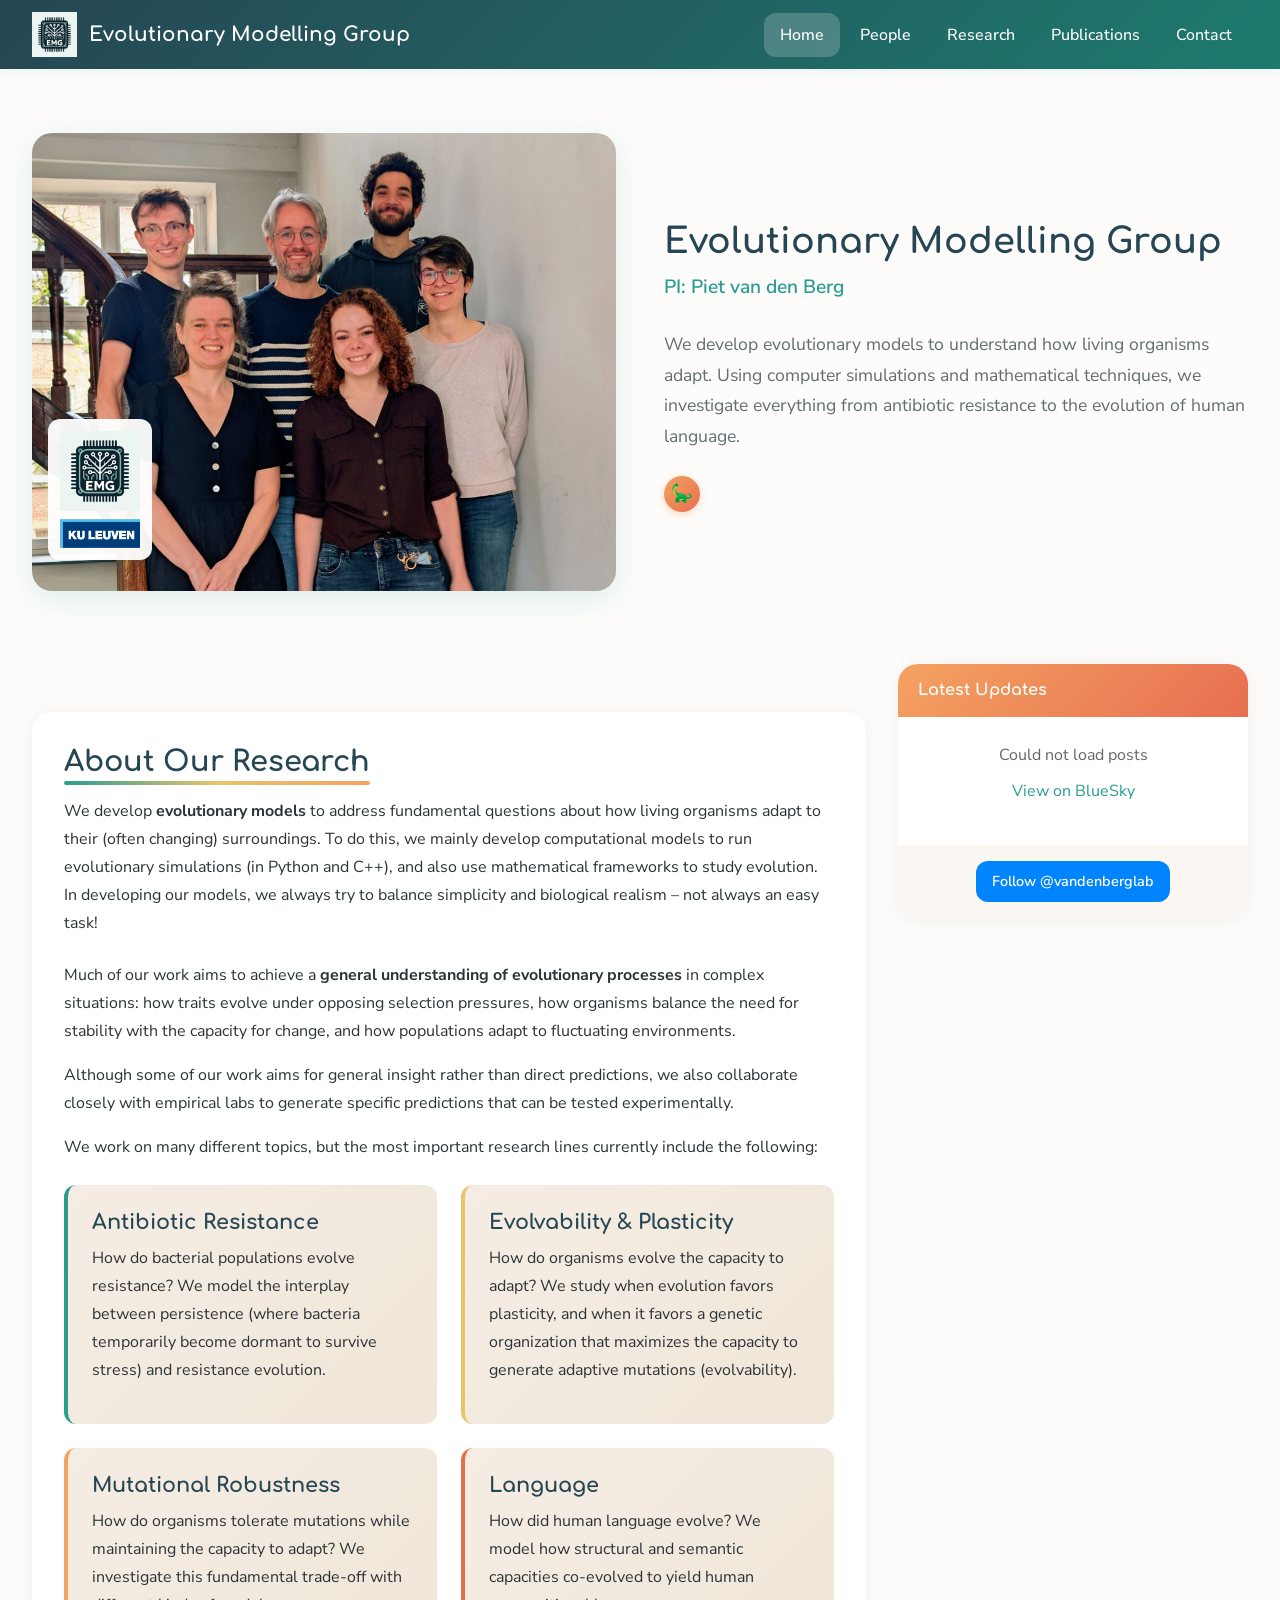
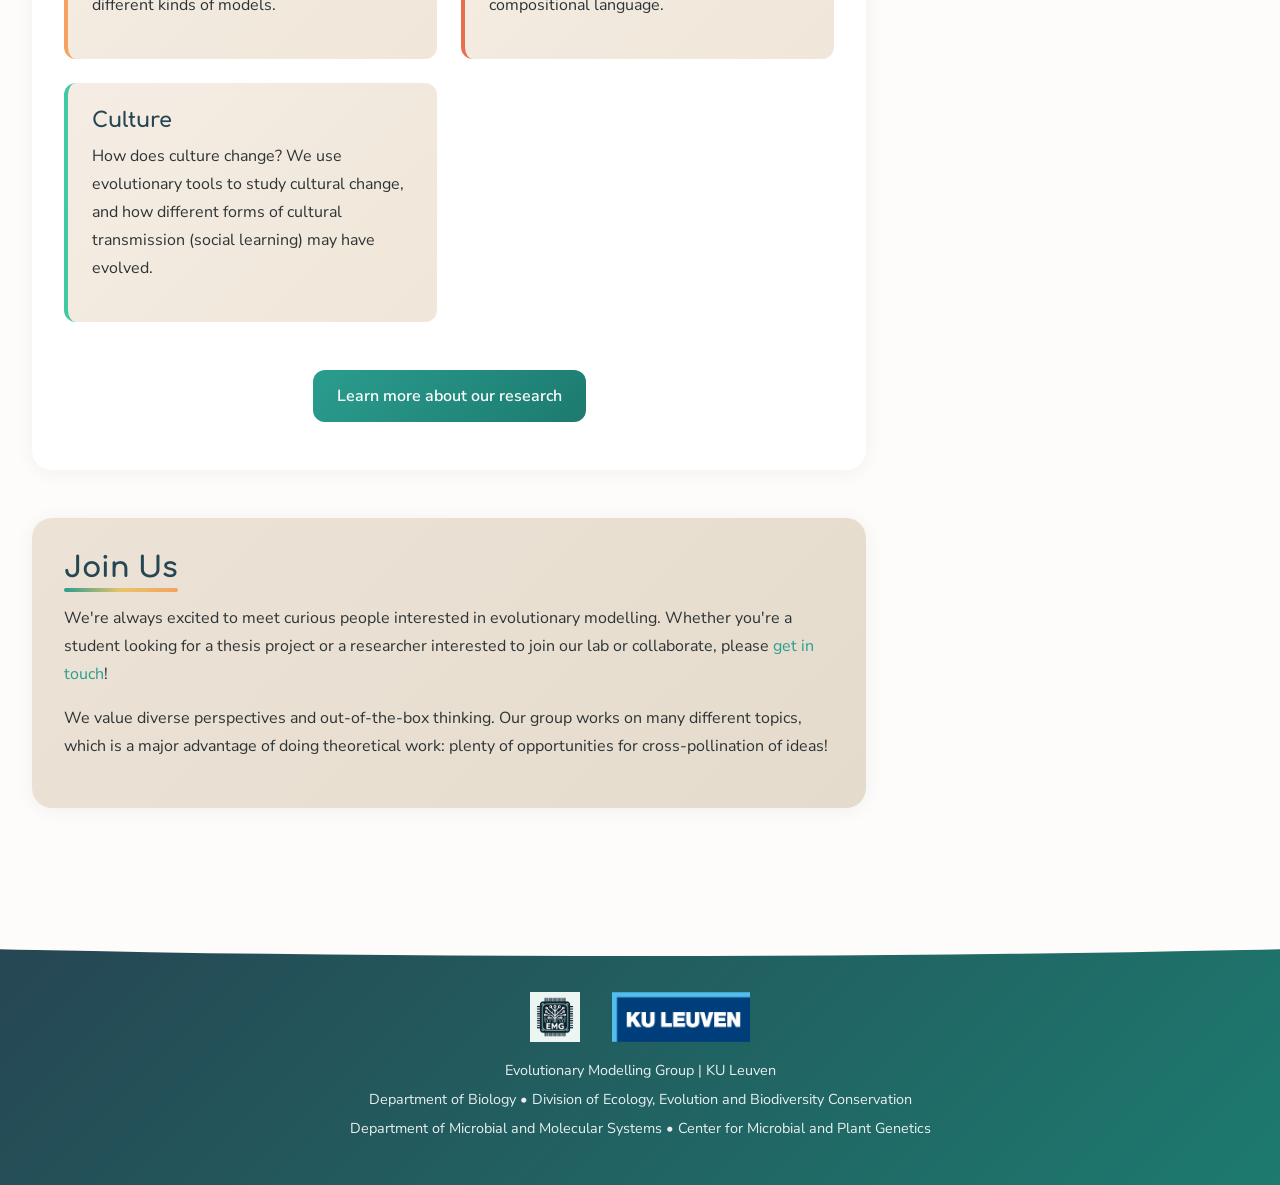
==== commit 21f94f91: "Better dino" ====
--- a/index.html
+++ b/index.html
@@ -24,6 +24,7 @@
     <title>Evolutionary Modelling Group | KU Leuven</title>
     <link rel="stylesheet" href="css/style.css">
     <link rel="icon" type="image/png" href="images/emg-logo.png">
+    <link rel="canonical" href="https://www.pietervdberg.com/">
 
     <!-- Structured Data -->
     <script type="application/ld+json">
@@ -68,17 +69,38 @@
     }
     </script>
     <style>
-        /* Dinosaur Easter Egg */
-        .dino-easter-egg {
-            display: inline-block;
-            font-size: 1.5rem;
+        /* Dinosaur Easter Egg Button */
+        .dino-container {
+            margin-top: 1rem;
+            text-align: left;
+        }
+        .dino-button {
+            display: inline-flex;
+            align-items: center;
+            justify-content: center;
+            width: 36px;
+            height: 36px;
+            border-radius: 50%;
+            background: linear-gradient(135deg, var(--accent-warm) 0%, var(--accent-coral) 100%);
+            border: none;
             cursor: pointer;
-            transition: transform 0.2s;
-            margin-left: 0.5rem;
-            vertical-align: middle;
-        }
-        .dino-easter-egg:hover {
-            transform: scale(1.2);
+            font-size: 1.1rem;
+            box-shadow: 0 2px 8px rgba(244, 162, 97, 0.4);
+            transition: transform 0.2s, box-shadow 0.2s;
+        }
+        .dino-button:hover {
+            transform: scale(1.1);
+            box-shadow: 0 3px 12px rgba(244, 162, 97, 0.5);
+        }
+        @media (max-width: 768px) {
+            .dino-container {
+                text-align: center;
+            }
+            .dino-button {
+                width: 32px;
+                height: 32px;
+                font-size: 1rem;
+            }
         }
     </style>
     <link href="https://fonts.googleapis.com/css2?family=Press+Start+2P&display=swap" rel="stylesheet">
@@ -130,11 +152,14 @@
                 </div>
             </div>
             <div class="hero-content">
-                <h1>Evolutionary Modelling Group <span class="dino-easter-egg" id="dino-trigger" title="Click me!">🦕</span></h1>
+                <h1>Evolutionary Modelling Group</h1>
                 <p class="subtitle">PI: Piet van den Berg</p>
                 <p class="hero-intro">
                     We develop evolutionary models to understand how living organisms adapt. Using computer simulations and mathematical techniques, we investigate everything from antibiotic resistance to the evolution of human language.
                 </p>
+                <div class="dino-container">
+                    <button class="dino-button" id="dino-trigger" title="Click for a surprise!">🦕</button>
+                </div>
             </div>
         </div>
 
@@ -319,22 +344,25 @@
         });
 
         // Dinosaur Easter Egg - Toggle Prehistoric Theme!
-        const dinoTrigger = document.getElementById('dino-trigger');
-        if (dinoTrigger) {
-            dinoTrigger.addEventListener('click', function() {
+        const dinoButton = document.getElementById('dino-trigger');
+
+        if (dinoButton) {
+            dinoButton.addEventListener('click', function() {
                 document.body.classList.toggle('prehistoric');
-                if (document.body.classList.contains('prehistoric')) {
-                    this.textContent = '🦖';
+                const isPrehistoric = document.body.classList.contains('prehistoric');
+                this.textContent = isPrehistoric ? '🦖' : '🦕';
+
+                if (isPrehistoric) {
                     sessionStorage.setItem('prehistoricMode', 'true');
                 } else {
-                    this.textContent = '🦕';
                     sessionStorage.removeItem('prehistoricMode');
                 }
             });
+
             // Check if prehistoric mode was enabled (survives navigation, not refresh)
             if (sessionStorage.getItem('prehistoricMode') === 'true') {
                 document.body.classList.add('prehistoric');
-                dinoTrigger.textContent = '🦖';
+                dinoButton.textContent = '🦖';
             }
         }
     </script>
--- a/css/style.css
+++ b/css/style.css
@@ -66,7 +66,7 @@
     position: absolute;
     bottom: -4px;
     left: 0;
-    width: 80px;
+    width: 100%;
     height: 4px;
     background: linear-gradient(90deg, var(--primary-color), var(--accent-color), var(--accent-warm));
     border-radius: 2px;
@@ -342,12 +342,12 @@
 
 /* Darker warm sections for bottom cards */
 .section.warm-section-dark {
-    background: linear-gradient(135deg, #eae0d2 0%, #e2d6c8 100%);
+    background: linear-gradient(135deg, #ece3d6 0%, #e5dbcd 100%);
 }
 
 .section-intro {
-    font-size: 1.1rem;
-    color: var(--text-light);
+    font-size: 1rem;
+    color: var(--text-color);
     margin-bottom: 1.5rem;
 }
 
@@ -1046,7 +1046,7 @@
     position: absolute;
     bottom: -4px;
     left: 0;
-    width: 80px;
+    width: 100%;
     height: 4px;
     background: #FFD700 !important;
     border-radius: 2px;
@@ -1086,8 +1086,14 @@
 }
 body.prehistoric .group-photo-prehistoric {
     display: block;
+    width: 100%;
     border-radius: 0 !important;
     border: 4px solid #654321;
+}
+@media (max-width: 768px) {
+    body.prehistoric .group-photo-prehistoric {
+        border-width: 3px;
+    }
 }
 body.prehistoric .person-photo-real {
     border-radius: 0 !important;
@@ -1102,14 +1108,19 @@
     border: 2px solid #8B4513;
     border-radius: 0 !important;
 }
-body.prehistoric .dino-easter-egg {
-    font-size: 1.8rem;
-    animation: dinoWalk 0.5s steps(2) infinite;
-    vertical-align: middle;
+/* Dinosaur button in prehistoric mode */
+body.prehistoric .dino-button {
+    background: linear-gradient(135deg, #8B4513 0%, #654321 100%);
+    box-shadow: 0 2px 8px rgba(139, 69, 19, 0.5);
+    animation: dinoWalk 2s ease-in-out infinite;
+    border: 2px solid #FFD700;
+}
+body.prehistoric .dino-button:hover {
+    box-shadow: 0 3px 12px rgba(139, 69, 19, 0.6);
 }
 @keyframes dinoWalk {
-    0%, 100% { transform: scaleX(1); }
-    50% { transform: scaleX(-1); }
+    0%, 100% { transform: translateY(0); }
+    50% { transform: translateY(-5px); }
 }
 
 /* BlueSky sidebar prehistoric */
@@ -1320,3 +1331,132 @@
     letter-spacing: 0.5rem;
     filter: grayscale(30%);
 }
+
+/* ===== PREHISTORIC MODE - MOBILE RESPONSIVE ===== */
+@media (max-width: 768px) {
+    /* Smaller, more readable font on mobile */
+    body.prehistoric {
+        font-size: 0.7rem !important;
+    }
+    body.prehistoric * {
+        font-family: 'Press Start 2P', 'Courier New', monospace !important;
+        line-height: 1.8 !important;
+    }
+    body.prehistoric h1 {
+        font-size: 0.9rem !important;
+        line-height: 1.5 !important;
+    }
+    body.prehistoric h2 {
+        font-size: 0.75rem !important;
+        line-height: 1.5 !important;
+    }
+    body.prehistoric h3 {
+        font-size: 0.7rem !important;
+    }
+    body.prehistoric p,
+    body.prehistoric li,
+    body.prehistoric span {
+        font-size: 0.6rem !important;
+        line-height: 2 !important;
+    }
+
+    /* Dinosaur button on mobile */
+    body.prehistoric .dino-button {
+        width: 32px;
+        height: 32px;
+        font-size: 1rem;
+    }
+
+    /* Icons inline instead of float on mobile */
+    body.prehistoric .section h2::before {
+        float: none;
+        display: inline;
+    }
+    body.prehistoric .research-topic h3::after,
+    body.prehistoric .year-header::after {
+        float: none;
+        display: inline;
+    }
+
+    /* Reduce card padding on mobile */
+    body.prehistoric .section,
+    body.prehistoric .topic-card,
+    body.prehistoric .research-topic,
+    body.prehistoric .pub-item,
+    body.prehistoric .person-card-simple {
+        padding: 1rem !important;
+        box-shadow: 2px 2px 0 rgba(0,0,0,0.5) !important;
+    }
+
+    /* Hero section adjustments */
+    body.prehistoric .hero-wrapper {
+        padding: 0.5rem;
+        box-shadow: 4px 4px 0 rgba(0,0,0,0.5);
+    }
+    body.prehistoric .hero-content h1 {
+        font-size: 0.85rem !important;
+    }
+    body.prehistoric .hero-content .subtitle {
+        font-size: 0.6rem !important;
+    }
+
+    /* Navigation on mobile */
+    body.prehistoric nav a {
+        font-size: 0.6rem !important;
+        padding: 0.5rem !important;
+    }
+    body.prehistoric .site-title {
+        font-size: 0.55rem !important;
+    }
+
+    /* Publications - improve readability */
+    body.prehistoric .pub-title {
+        font-size: 0.65rem !important;
+    }
+    body.prehistoric .pub-authors,
+    body.prehistoric .pub-venue {
+        font-size: 0.55rem !important;
+    }
+    body.prehistoric .pub-links a {
+        font-size: 0.5rem !important;
+        padding: 0.3rem 0.5rem !important;
+    }
+
+    /* Footer emoji - smaller on mobile */
+    body.prehistoric footer::after {
+        font-size: 0.9rem;
+        letter-spacing: 0.2rem;
+    }
+    body.prehistoric footer p {
+        font-size: 0.5rem !important;
+    }
+
+    /* Person cards on mobile */
+    body.prehistoric .person-photo-placeholder {
+        width: 120px !important;
+        height: 120px !important;
+        font-size: 1.5rem !important;
+    }
+
+    /* BlueSky sidebar on mobile */
+    body.prehistoric .bluesky-post-text {
+        font-size: 0.55rem !important;
+    }
+    body.prehistoric .bluesky-sidebar-header h3 {
+        font-size: 0.6rem !important;
+    }
+
+    /* Contact form on mobile */
+    body.prehistoric .form-group label {
+        font-size: 0.6rem !important;
+    }
+    body.prehistoric .form-group input,
+    body.prehistoric .form-group textarea {
+        font-size: 0.6rem !important;
+        padding: 0.5rem !important;
+    }
+    body.prehistoric .submit-btn {
+        font-size: 0.55rem !important;
+        padding: 0.6rem 1rem !important;
+    }
+}
